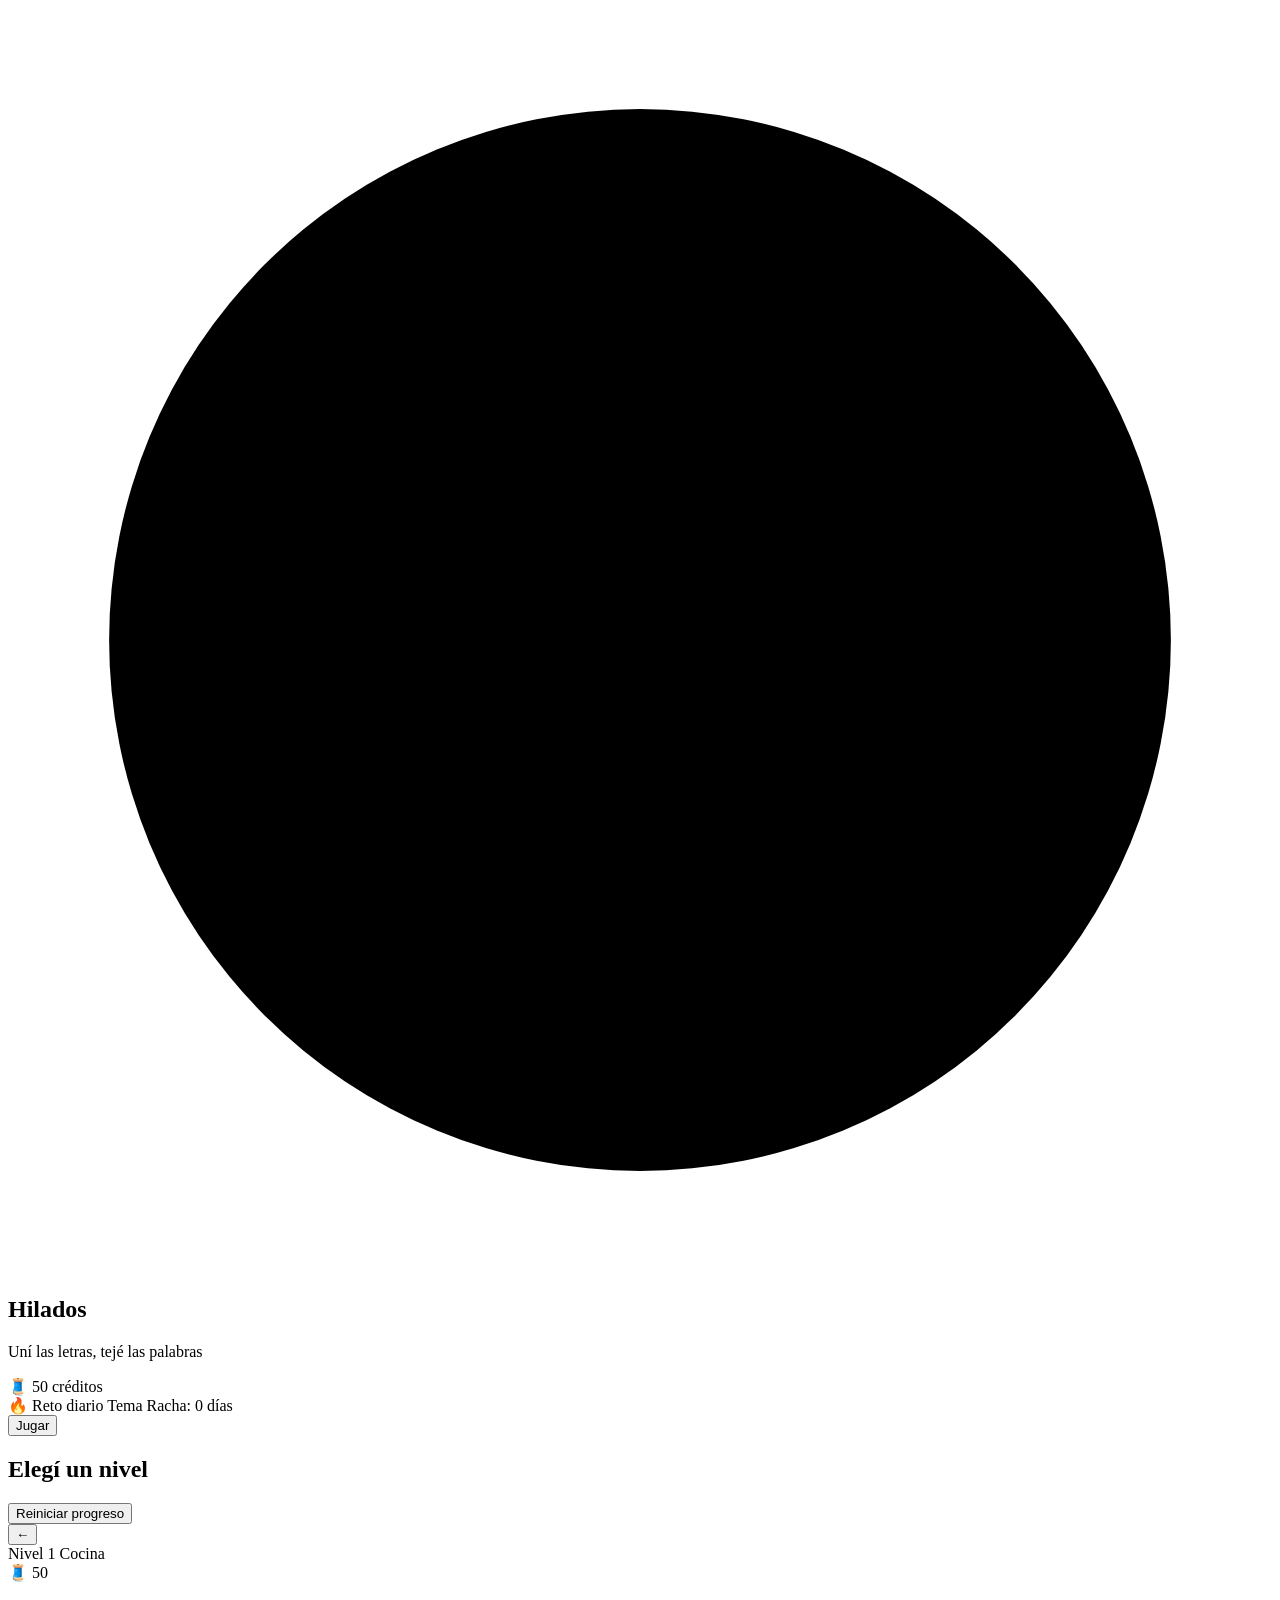
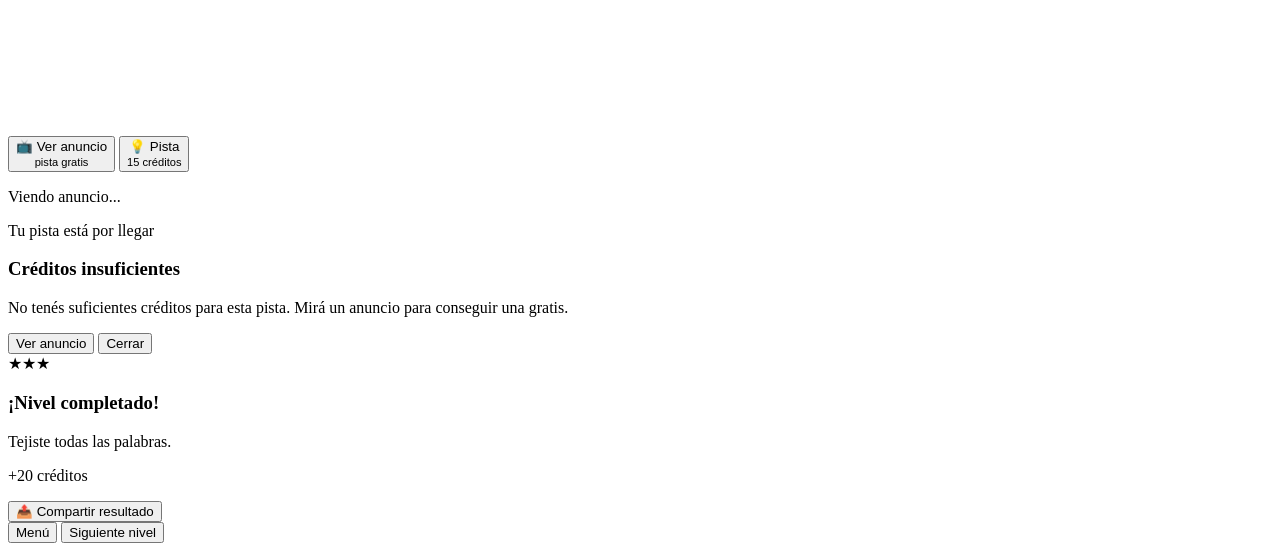
==== index.html @ 4d6e0c90 "Rename index (15).html to index.html" ====
<!DOCTYPE html>
<html lang="es">
<head>
<meta charset="UTF-8">
<meta name="viewport" content="width=device-width, initial-scale=1.0, maximum-scale=1.0, user-scalable=no">
<title>Hilados — Juego de palabras</title>
<link rel="preconnect" href="https://fonts.googleapis.com">
<link rel="preconnect" href="https://fonts.gstatic.com" crossorigin>
<link href="https://fonts.googleapis.com/css2?family=Fraunces:ital,opsz,wght@0,9..144,400;0,9..144,600;0,9..144,700;1,9..144,500&family=Manrope:wght@400;500;600;700;800&display=swap" rel="stylesheet">
<link rel="stylesheet" href="style.css">
</head>
<body>

<!-- ============ PANTALLA DE INICIO ============ -->
<section id="screen-home" class="screen">
  <div class="home-wrap">
    <div class="brand">
      <div class="brand-spool" aria-hidden="true">
        <svg viewBox="0 0 100 100" class="spool-svg">
          <circle cx="50" cy="50" r="42" class="spool-ring ring-a"/>
          <circle cx="50" cy="50" r="30" class="spool-ring ring-b"/>
          <circle cx="50" cy="50" r="18" class="spool-ring ring-c"/>
        </svg>
      </div>
      <h1 class="title">Hilados</h1>
      <p class="subtitle">Uní las letras, tejé las palabras</p>
    </div>

    <div class="credits-pill" id="home-credits">
      <span class="credits-icon">🧵</span>
      <span id="home-credits-value">50</span>
      <span class="credits-label">créditos</span>
    </div>

    <div class="daily-card" id="daily-card">
      <div class="daily-info">
        <span class="daily-tag">🔥 Reto diario</span>
        <span class="daily-theme" id="daily-theme">Tema</span>
        <span class="daily-streak" id="daily-streak">Racha: 0 días</span>
      </div>
      <button class="daily-play-btn" id="daily-play-btn">Jugar</button>
    </div>

    <h2 class="section-label">Elegí un nivel</h2>
    <div class="level-tiers" id="level-grid"><!-- generado por JS --></div>

    <button class="link-btn" id="reset-progress">Reiniciar progreso</button>
  </div>
</section>

<!-- ============ PANTALLA DE JUEGO ============ -->
<section id="screen-game" class="screen hidden">
  <header class="game-header">
    <button class="icon-btn" id="btn-back" aria-label="Volver">←</button>
    <div class="game-heading">
      <span class="game-level-tag" id="game-level-tag">Nivel 1</span>
      <span class="game-theme" id="game-theme">Cocina</span>
    </div>
    <div class="credits-pill small" id="game-credits">
      <span class="credits-icon">🧵</span>
      <span id="game-credits-value">50</span>
    </div>
  </header>

  <div class="clue-strip" id="clue-strip"><!-- generado por JS --></div>

  <div class="board-wrap">
    <div class="board" id="board">
      <svg id="thread-overlay" class="thread-overlay"></svg>
      <div class="grid" id="grid"><!-- generado por JS --></div>
    </div>
  </div>

  <footer class="game-footer">
    <button class="action-btn ghost" id="btn-ad">
      <span class="action-icon">📺</span>
      <span>Ver anuncio<br><small>pista gratis</small></span>
    </button>
    <button class="action-btn primary" id="btn-hint">
      <span class="action-icon">💡</span>
      <span>Pista<br><small id="hint-cost-label">15 créditos</small></span>
    </button>
  </footer>
</section>

<!-- ============ MODAL: ANUNCIO SIMULADO ============ -->
<div class="modal-backdrop hidden" id="modal-ad">
  <div class="modal ad-modal">
    <div class="ad-spinner"></div>
    <p class="ad-text">Viendo anuncio...</p>
    <p class="ad-sub">Tu pista está por llegar</p>
  </div>
</div>

<!-- ============ MODAL: SIN CRÉDITOS ============ -->
<div class="modal-backdrop hidden" id="modal-no-credits">
  <div class="modal">
    <h3>Créditos insuficientes</h3>
    <p>No tenés suficientes créditos para esta pista. Mirá un anuncio para conseguir una gratis.</p>
    <div class="modal-actions">
      <button class="action-btn ghost" id="nc-watch-ad">Ver anuncio</button>
      <button class="action-btn primary" id="nc-close">Cerrar</button>
    </div>
  </div>
</div>

<!-- ============ MODAL: NIVEL COMPLETADO ============ -->
<div class="modal-backdrop hidden" id="modal-win">
  <div class="modal win-modal">
    <div class="win-stars" id="win-stars">★★★</div>
    <h3>¡Nivel completado!</h3>
    <p id="win-summary">Tejiste todas las palabras.</p>
    <p class="win-credits" id="win-credits-earned">+20 créditos</p>
    <p class="win-daily-streak hidden" id="win-daily-streak"></p>
    <div class="modal-actions">
      <button class="action-btn ghost" id="win-share">📤 Compartir resultado</button>
    </div>
    <div class="modal-actions">
      <button class="action-btn ghost" id="win-menu">Menú</button>
      <button class="action-btn primary" id="win-next">Siguiente nivel</button>
    </div>
  </div>
</div>

<script src="script.js"></script>
<div class="toast hidden" id="toast"></div>
</body>
</html>
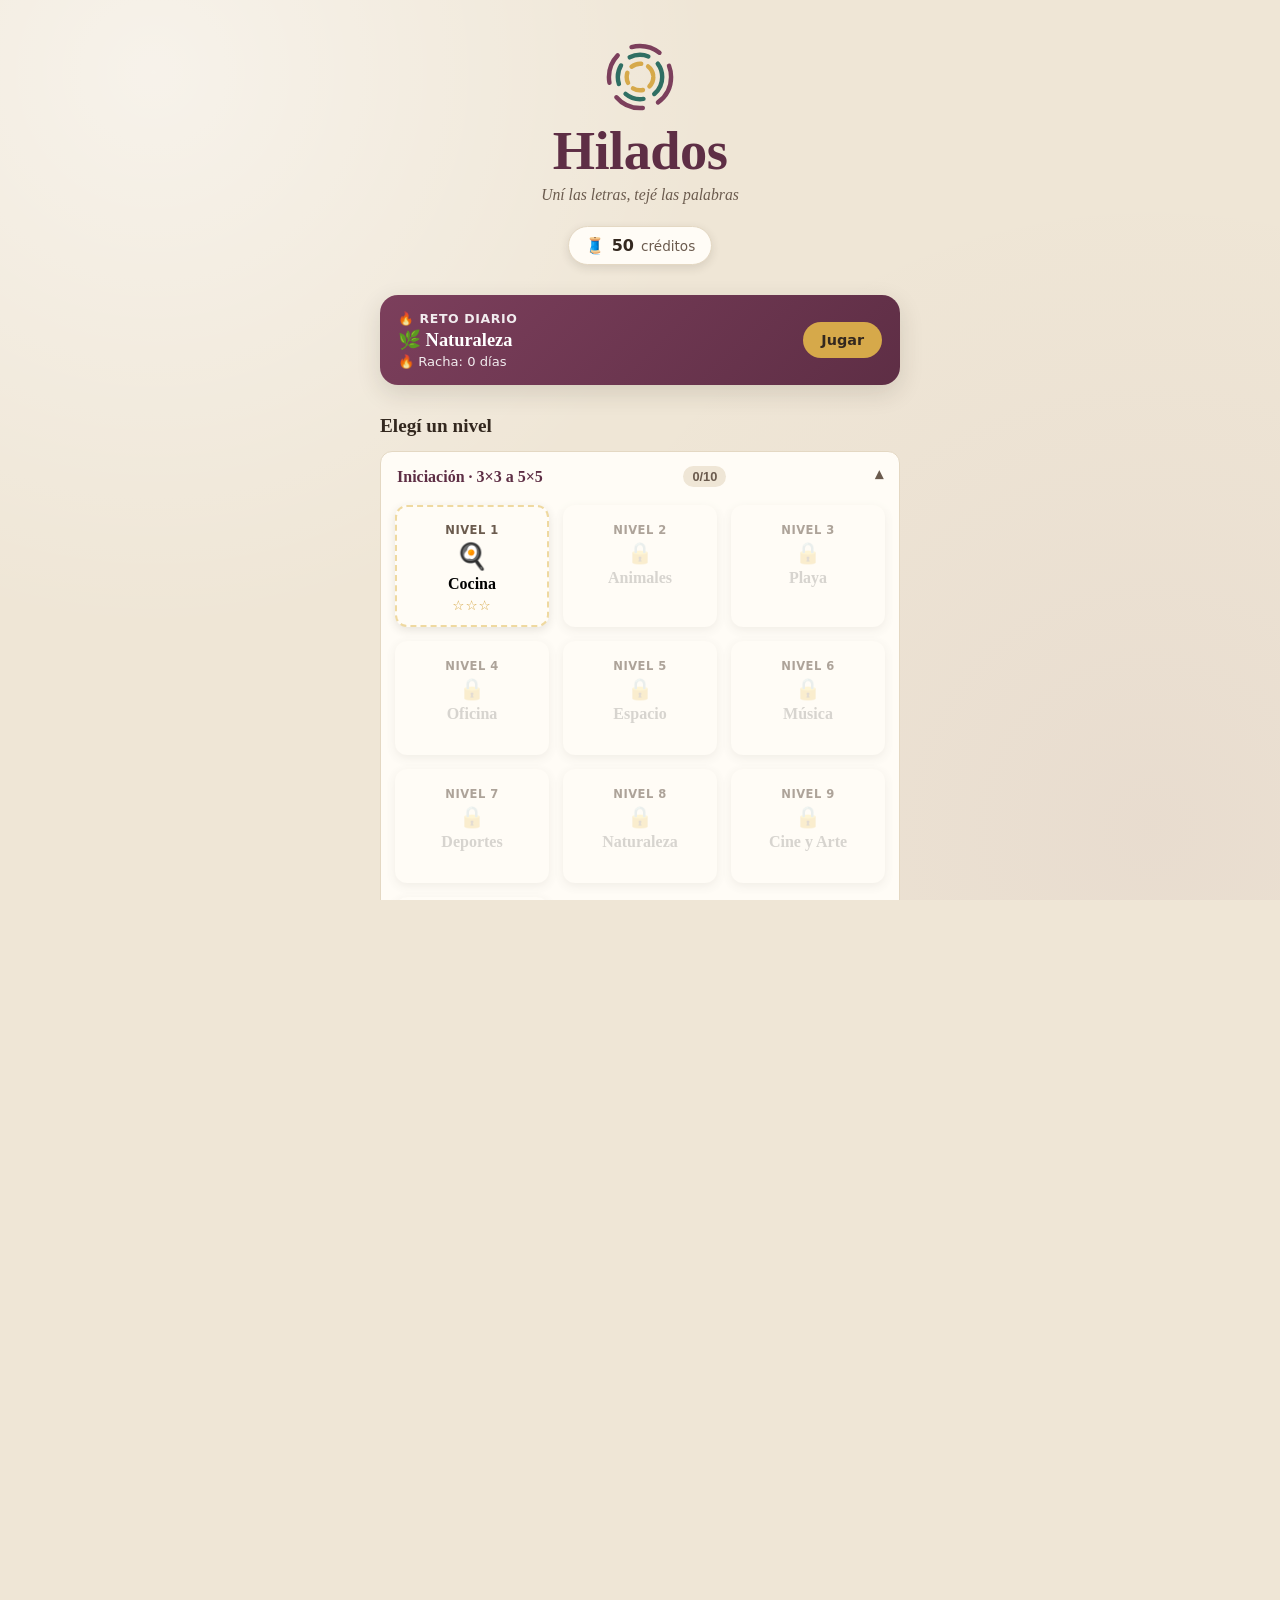
==== commit 7d42cc86: "Add files via upload" ====
--- a/index.html
+++ b/index.html
@@ -4,6 +4,18 @@
 <meta charset="UTF-8">
 <meta name="viewport" content="width=device-width, initial-scale=1.0, maximum-scale=1.0, user-scalable=no">
 <title>Hilados — Juego de palabras</title>
+
+<!-- PWA: instalación como ícono en el celular -->
+<link rel="manifest" href="manifest.json">
+<meta name="theme-color" content="#7C3F5C">
+<link rel="icon" type="image/png" sizes="32x32" href="icons/favicon-32.png">
+<link rel="icon" type="image/png" sizes="192x192" href="icons/icon-192.png">
+<!-- iOS: Safari no lee bien el manifest, así que además van estas etiquetas -->
+<link rel="apple-touch-icon" href="icons/apple-touch-icon.png">
+<meta name="apple-mobile-web-app-capable" content="yes">
+<meta name="apple-mobile-web-app-status-bar-style" content="black-translucent">
+<meta name="apple-mobile-web-app-title" content="Hilados">
+
 <link rel="preconnect" href="https://fonts.googleapis.com">
 <link rel="preconnect" href="https://fonts.gstatic.com" crossorigin>
 <link href="https://fonts.googleapis.com/css2?family=Fraunces:ital,opsz,wght@0,9..144,400;0,9..144,600;0,9..144,700;1,9..144,500&family=Manrope:wght@400;500;600;700;800&display=swap" rel="stylesheet">
--- a/style.css
+++ b/style.css
@@ -0,0 +1,421 @@
+/* =========================================================
+   HILADOS — estilos
+   Paleta "caja de costura": lino cálido + hilos mulberry / pino / mostaza
+   Tipografía: Fraunces (display, con carácter) + Manrope (UI)
+   ========================================================= */
+
+:root{
+  --linen:        #EFE6D6;
+  --linen-deep:   #E4D8C3;
+  --surface:      #FFFCF6;
+  --ink:          #33281F;
+  --ink-soft:     #6B5B4E;
+  --mulberry:     #7C3F5C;
+  --mulberry-dk:  #5E2E45;
+  --pine:         #2F6F63;
+  --pine-dk:      #204D44;
+  --gold:         #D6A94A;
+  --gold-soft:    #EFD9A0;
+  --clay:         #C1503E;
+  --shadow:       0 8px 24px rgba(51, 40, 31, 0.14);
+  --shadow-sm:    0 3px 10px rgba(51, 40, 31, 0.12);
+  --radius:       18px;
+  --radius-sm:    12px;
+}
+
+*{ box-sizing: border-box; -webkit-tap-highlight-color: transparent; }
+
+html, body{
+  margin:0; padding:0; height:100%;
+  background: var(--linen);
+  background-image:
+    radial-gradient(circle at 12% 8%, rgba(255,255,255,0.5), transparent 40%),
+    radial-gradient(circle at 90% 92%, rgba(124,63,92,0.06), transparent 45%);
+  color: var(--ink);
+  font-family: 'Manrope', system-ui, sans-serif;
+  overflow-x: hidden;
+}
+
+h1, h2, h3{ font-family: 'Fraunces', serif; margin: 0; }
+
+button{ font-family: inherit; border: none; background: none; cursor: pointer; }
+
+.hidden{ display: none !important; }
+
+.screen{
+  min-height: 100vh;
+  min-height: 100dvh;
+  display: flex;
+  flex-direction: column;
+}
+
+/* ---------------- HOME ---------------- */
+.home-wrap{
+  max-width: 560px;
+  margin: 0 auto;
+  width: 100%;
+  padding: 40px 20px 60px;
+  display: flex;
+  flex-direction: column;
+  align-items: center;
+}
+
+.brand{ text-align: center; margin-bottom: 22px; }
+
+.brand-spool{ width: 74px; height: 74px; margin: 0 auto 6px; }
+.spool-svg{ width: 100%; height: 100%; }
+.spool-ring{ fill: none; stroke-width: 6; stroke-linecap: round; }
+.ring-a{ stroke: var(--mulberry); stroke-dasharray: 40 22; animation: spin 14s linear infinite; transform-origin: 50px 50px; }
+.ring-b{ stroke: var(--pine); stroke-dasharray: 26 16; animation: spin 10s linear infinite reverse; transform-origin: 50px 50px; }
+.ring-c{ stroke: var(--gold); stroke-dasharray: 14 10; animation: spin 7s linear infinite; transform-origin: 50px 50px; }
+@keyframes spin{ to{ transform: rotate(360deg); } }
+@media (prefers-reduced-motion: reduce){ .spool-ring{ animation: none; } }
+
+.title{
+  font-size: clamp(2.6rem, 10vw, 3.4rem);
+  font-weight: 700;
+  letter-spacing: -0.01em;
+  color: var(--mulberry-dk);
+}
+.subtitle{
+  margin: 4px 0 0;
+  color: var(--ink-soft);
+  font-size: 0.98rem;
+  font-style: italic;
+  font-family: 'Fraunces', serif;
+}
+
+.credits-pill{
+  display: inline-flex; align-items: center; gap: 7px;
+  background: var(--surface);
+  border: 1px solid var(--linen-deep);
+  padding: 9px 16px;
+  border-radius: 999px;
+  box-shadow: var(--shadow-sm);
+  font-weight: 700;
+  margin-bottom: 30px;
+}
+.credits-pill.small{ padding: 6px 12px; font-size: 0.9rem; margin-bottom: 0; }
+.credits-icon{ font-size: 1rem; }
+.credits-label{ font-weight: 500; color: var(--ink-soft); font-size: 0.85rem; }
+
+.section-label{
+  align-self: flex-start;
+  font-size: 1.2rem;
+  color: var(--ink);
+  margin-bottom: 14px;
+  font-weight: 600;
+}
+
+.daily-card{
+  width: 100%;
+  display: flex;
+  align-items: center;
+  justify-content: space-between;
+  gap: 12px;
+  background: linear-gradient(135deg, var(--mulberry) 0%, var(--mulberry-dk) 100%);
+  color: #fff;
+  border-radius: var(--radius);
+  padding: 16px 18px;
+  margin-bottom: 30px;
+  box-shadow: var(--shadow);
+}
+.daily-info{ display: flex; flex-direction: column; gap: 3px; text-align: left; }
+.daily-tag{ font-weight: 800; font-size: 0.78rem; text-transform: uppercase; letter-spacing: .05em; opacity: 0.9; }
+.daily-theme{ font-family: 'Fraunces', serif; font-weight: 600; font-size: 1.15rem; }
+.daily-streak{ font-size: 0.82rem; opacity: 0.9; }
+.daily-play-btn{
+  background: var(--gold);
+  color: var(--ink);
+  font-weight: 800;
+  padding: 10px 18px;
+  border-radius: 999px;
+  font-size: 0.9rem;
+  white-space: nowrap;
+}
+.daily-play-btn.done{ background: rgba(255,255,255,0.25); color: #fff; }
+
+.toast{
+  position: fixed;
+  left: 50%;
+  bottom: 26px;
+  transform: translateX(-50%);
+  background: var(--ink);
+  color: #fff;
+  padding: 10px 20px;
+  border-radius: 999px;
+  font-size: 0.88rem;
+  font-weight: 600;
+  box-shadow: var(--shadow);
+  z-index: 60;
+}
+
+.level-tiers{
+  width: 100%;
+  display: flex;
+  flex-direction: column;
+  gap: 14px;
+}
+.tier{
+  background: var(--surface);
+  border: 1.5px solid var(--linen-deep);
+  border-radius: var(--radius-sm);
+  overflow: hidden;
+}
+.tier summary{
+  list-style: none;
+  cursor: pointer;
+  display: flex;
+  align-items: center;
+  justify-content: space-between;
+  padding: 14px 16px;
+  font-family: 'Fraunces', serif;
+  font-weight: 600;
+  color: var(--mulberry-dk);
+}
+.tier summary::-webkit-details-marker{ display: none; }
+.tier summary::after{
+  content: '▾';
+  margin-left: 8px;
+  color: var(--ink-soft);
+  transition: transform .2s ease;
+}
+.tier[open] summary::after{ transform: rotate(180deg); }
+.tier-progress{
+  font-family: 'Manrope', sans-serif;
+  font-weight: 700;
+  font-size: 0.8rem;
+  color: var(--ink-soft);
+  background: var(--linen);
+  padding: 3px 9px;
+  border-radius: 999px;
+}
+.tier > .level-grid{
+  padding: 4px 14px 16px;
+}
+
+.level-grid{
+  display: grid;
+  grid-template-columns: repeat(2, 1fr);
+  gap: 14px;
+  width: 100%;
+}
+@media (min-width: 480px){
+  .level-grid{ grid-template-columns: repeat(3, 1fr); }
+}
+
+.level-card{
+  position: relative;
+  background: var(--surface);
+  border-radius: var(--radius-sm);
+  padding: 16px 10px 12px;
+  text-align: center;
+  box-shadow: var(--shadow-sm);
+  border: 2px dashed transparent;
+  transition: transform .15s ease, border-color .15s ease;
+  display: flex; flex-direction: column; align-items: center; gap: 4px;
+}
+.level-card:not(.locked):active{ transform: scale(0.96); }
+.level-card:not(.locked){ border-color: var(--gold-soft); }
+.level-card.locked{ opacity: 0.55; }
+.level-card .lc-icon{ font-size: 1.6rem; }
+.level-card .lc-num{ font-size: 0.72rem; color: var(--ink-soft); font-weight: 700; text-transform: uppercase; letter-spacing: .04em; }
+.level-card .lc-theme{ font-family: 'Fraunces', serif; font-weight: 600; font-size: 1rem; }
+.level-card .lc-stars{ font-size: 0.85rem; color: var(--gold); letter-spacing: 1px; min-height: 14px; }
+.level-card .lc-lock{ font-size: 1.3rem; }
+
+.link-btn{
+  margin-top: 26px;
+  color: var(--ink-soft);
+  text-decoration: underline;
+  font-size: 0.85rem;
+}
+
+/* ---------------- GAME ---------------- */
+.game-header{
+  display: flex; align-items: center; gap: 10px;
+  padding: 14px 16px;
+  background: var(--surface);
+  border-bottom: 1px solid var(--linen-deep);
+}
+.icon-btn{
+  width: 38px; height: 38px; border-radius: 50%;
+  background: var(--linen); font-size: 1.1rem;
+  display: flex; align-items: center; justify-content: center;
+  color: var(--ink);
+}
+.game-heading{ flex: 1; display: flex; flex-direction: column; line-height: 1.15; }
+.game-level-tag{ font-size: 0.72rem; text-transform: uppercase; letter-spacing: .06em; color: var(--ink-soft); font-weight: 700; }
+.game-theme{ font-family: 'Fraunces', serif; font-weight: 600; font-size: 1.15rem; color: var(--mulberry-dk); }
+
+.clue-strip{
+  display: flex; flex-wrap: wrap; gap: 8px;
+  padding: 14px 16px 4px;
+  justify-content: center;
+}
+.clue-chip{
+  background: var(--surface);
+  border: 1.5px solid var(--linen-deep);
+  border-radius: 10px;
+  padding: 6px 10px;
+  font-weight: 700;
+  letter-spacing: 0.12em;
+  font-size: 0.95rem;
+  color: var(--ink-soft);
+  min-width: 44px;
+  text-align: center;
+  transition: all .25s ease;
+}
+.clue-chip.found{
+  background: var(--pine);
+  color: #fff;
+  border-color: var(--pine-dk);
+  letter-spacing: 0.04em;
+}
+.clue-chip .clue-hint-letter{ color: var(--gold); }
+
+.board-wrap{
+  flex: 1;
+  display: flex; align-items: center; justify-content: center;
+  padding: 14px;
+}
+.board{
+  position: relative;
+  width: 100%;
+  max-width: 460px;
+}
+.thread-overlay{
+  position: absolute; inset: 0;
+  width: 100%; height: 100%;
+  pointer-events: none;
+  overflow: visible;
+  z-index: 2;
+}
+.grid{
+  display: grid;
+  gap: 6px;
+  width: 100%;
+  touch-action: none;
+  user-select: none;
+  position: relative;
+  z-index: 1;
+}
+.cell{
+  aspect-ratio: 1 / 1;
+  background: var(--surface);
+  border-radius: 12px;
+  display: flex; align-items: center; justify-content: center;
+  font-family: 'Fraunces', serif;
+  font-weight: 600;
+  font-size: clamp(1rem, 5vw, 1.5rem);
+  color: var(--ink);
+  box-shadow: var(--shadow-sm);
+  border: 2px solid var(--linen-deep);
+  transition: background .12s ease, color .12s ease, transform .12s ease, border-color .12s ease;
+}
+.grid-dense .cell{
+  font-size: clamp(0.7rem, 3.6vw, 1.15rem);
+  border-radius: 8px;
+}
+.cell.selected{
+  background: var(--mulberry);
+  color: #fff;
+  border-color: var(--mulberry-dk);
+  transform: scale(1.06);
+}
+.cell.found{
+  background: var(--pine);
+  color: #fff;
+  border-color: var(--pine-dk);
+}
+.cell.hinted{
+  animation: pulse-gold 1.4s ease-in-out 2;
+  border-color: var(--gold);
+}
+.cell.invalid{
+  animation: shake .35s ease;
+  background: var(--clay);
+  color: #fff;
+  border-color: #96382a;
+}
+@keyframes pulse-gold{
+  0%, 100%{ box-shadow: var(--shadow-sm); }
+  50%{ box-shadow: 0 0 0 6px rgba(214,169,74,0.45); }
+}
+@keyframes shake{
+  0%, 100%{ transform: translateX(0); }
+  25%{ transform: translateX(-4px); }
+  75%{ transform: translateX(4px); }
+}
+
+.thread-line{
+  fill: none;
+  stroke: var(--gold);
+  stroke-width: 5;
+  stroke-linecap: round;
+  stroke-linejoin: round;
+  stroke-dasharray: 2 13;
+  opacity: 0.9;
+}
+.thread-line.live{ stroke: var(--mulberry); stroke-dasharray: 1 11; }
+
+.game-footer{
+  display: flex; gap: 12px;
+  padding: 14px 16px calc(16px + env(safe-area-inset-bottom));
+  background: var(--surface);
+  border-top: 1px solid var(--linen-deep);
+}
+.action-btn{
+  flex: 1;
+  display: flex; align-items: center; justify-content: center; gap: 8px;
+  padding: 12px 10px;
+  border-radius: var(--radius-sm);
+  font-weight: 700;
+  font-size: 0.9rem;
+  text-align: left;
+  line-height: 1.25;
+}
+.action-btn small{ font-weight: 500; opacity: 0.85; font-size: 0.72rem; }
+.action-btn .action-icon{ font-size: 1.3rem; }
+.action-btn.primary{ background: var(--mulberry); color: #fff; }
+.action-btn.primary:active{ background: var(--mulberry-dk); }
+.action-btn.ghost{ background: var(--linen); color: var(--ink); }
+.action-btn.ghost:active{ background: var(--linen-deep); }
+.action-btn:disabled{ opacity: 0.45; }
+
+/* ---------------- MODALS ---------------- */
+.modal-backdrop{
+  position: fixed; inset: 0;
+  background: rgba(51,40,31,0.55);
+  display: flex; align-items: center; justify-content: center;
+  padding: 20px;
+  z-index: 50;
+}
+.modal{
+  background: var(--surface);
+  border-radius: var(--radius);
+  padding: 28px 24px;
+  max-width: 360px;
+  width: 100%;
+  text-align: center;
+  box-shadow: var(--shadow);
+}
+.modal h3{ font-size: 1.4rem; margin-bottom: 10px; color: var(--mulberry-dk); }
+.modal p{ color: var(--ink-soft); font-size: 0.92rem; line-height: 1.5; margin: 0 0 6px; }
+.modal-actions{ display: flex; gap: 10px; margin-top: 18px; }
+.modal-actions + .modal-actions{ margin-top: 10px; }
+.modal-actions .action-btn{ text-align: center; justify-content: center; }
+
+.ad-modal .ad-spinner{
+  width: 46px; height: 46px; margin: 0 auto 16px;
+  border: 4px solid var(--linen-deep);
+  border-top-color: var(--mulberry);
+  border-radius: 50%;
+  animation: spin 0.9s linear infinite;
+}
+.ad-text{ font-weight: 700; color: var(--ink); font-size: 1.05rem; }
+.ad-sub{ font-size: 0.85rem; }
+
+.win-stars{ font-size: 2rem; color: var(--gold); letter-spacing: 4px; margin-bottom: 6px; }
+.win-credits{ color: var(--pine-dk); font-weight: 700; }
+.win-daily-streak{ color: var(--mulberry-dk); font-weight: 700; font-size: 0.88rem; }
